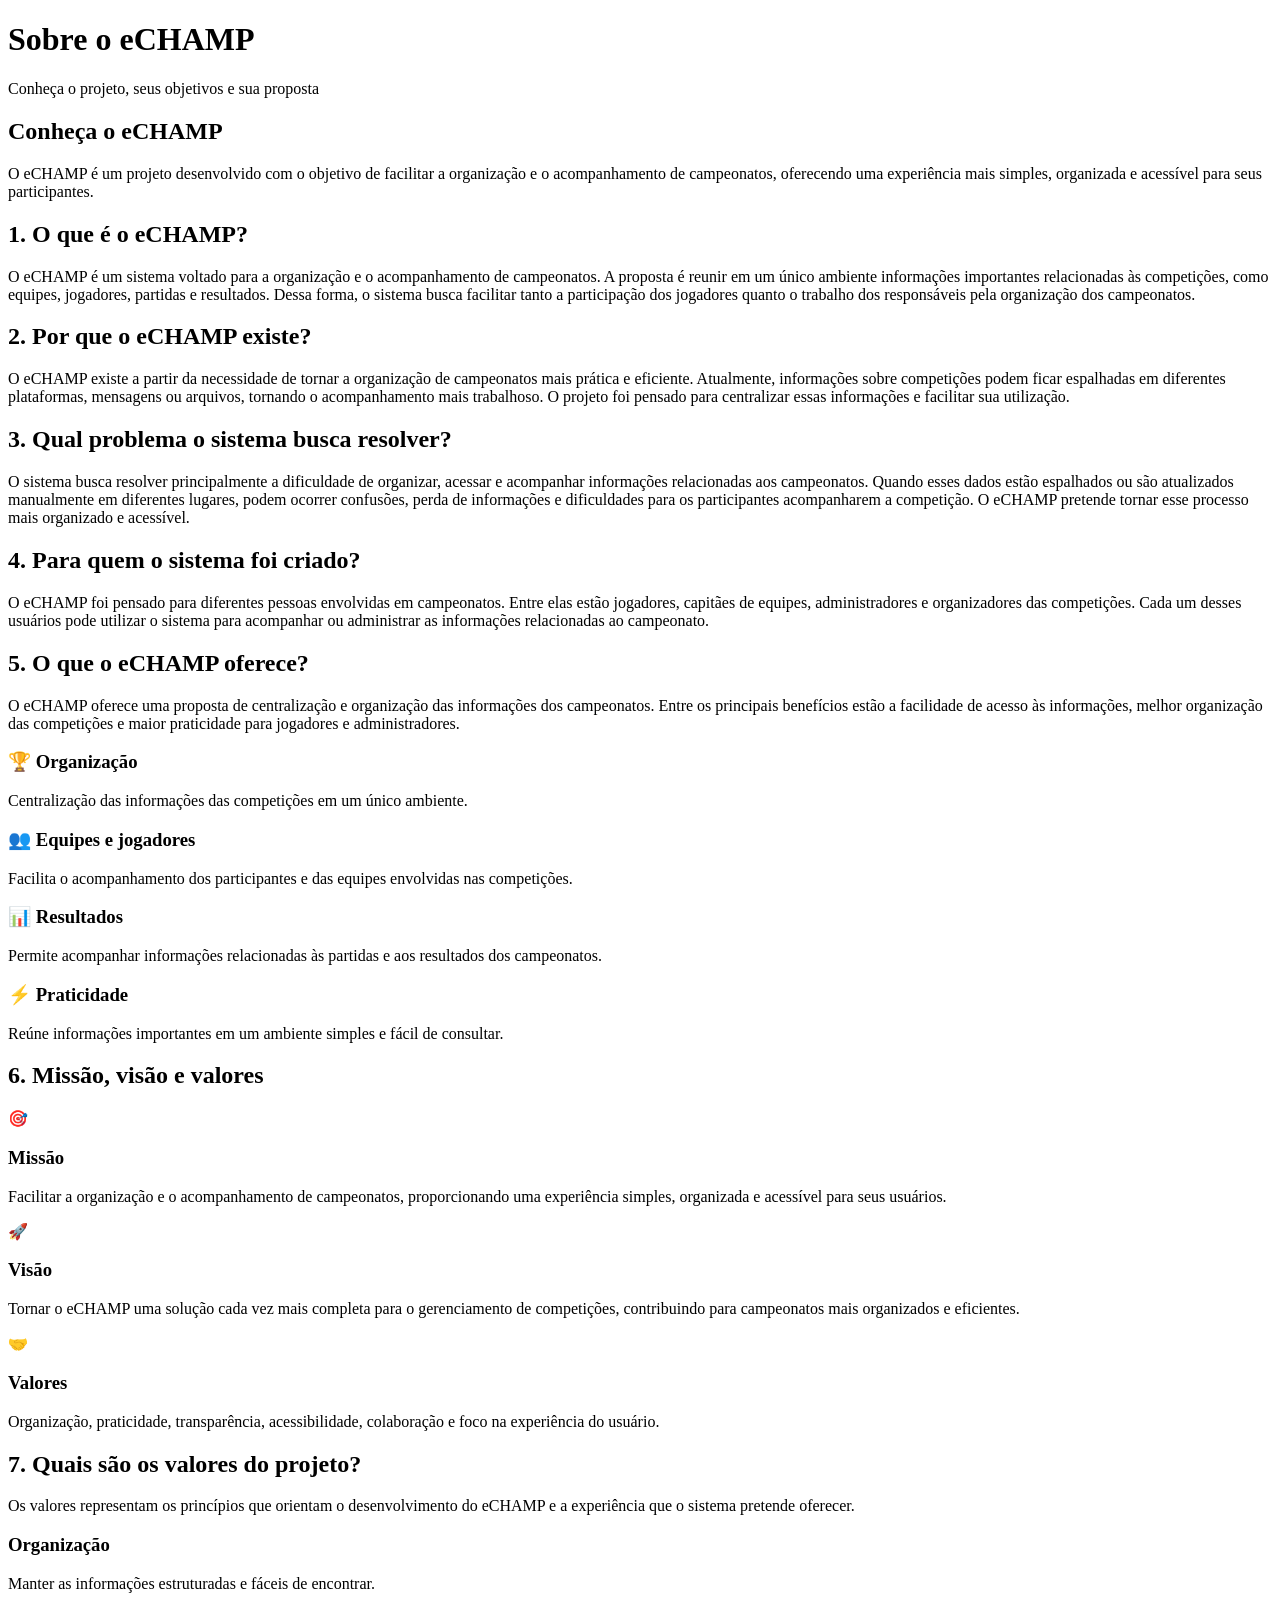
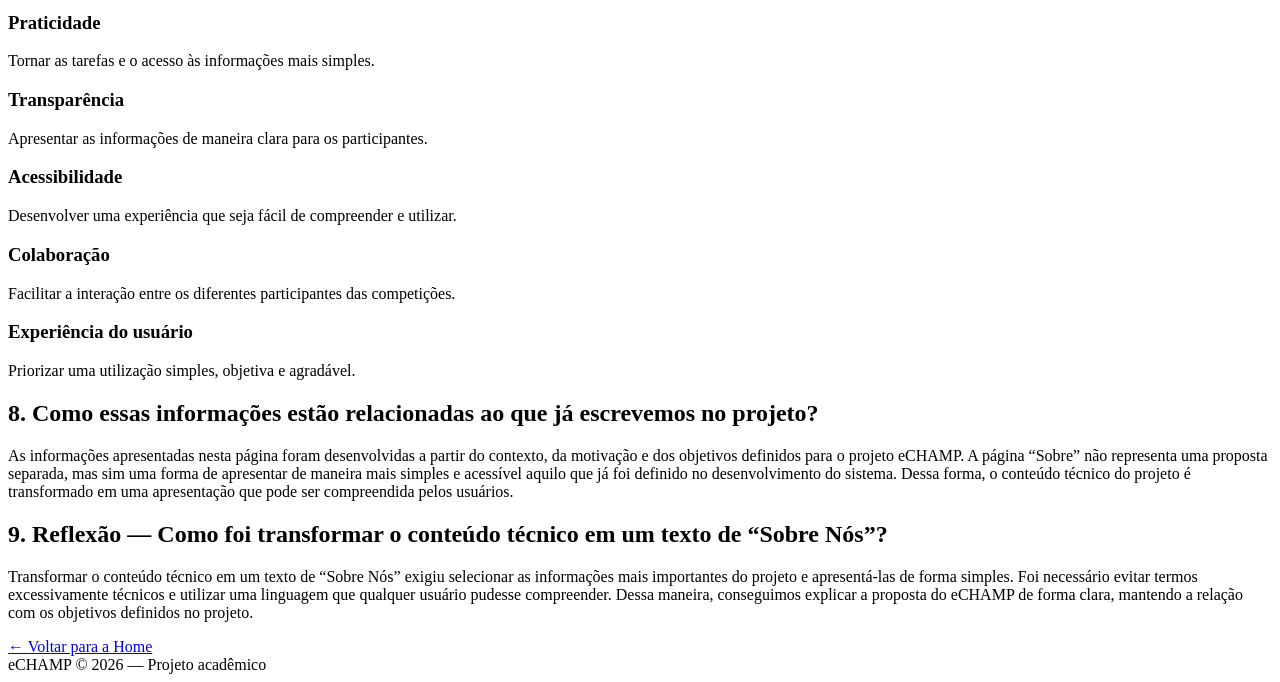
==== sobre.html @ ad1baf7e "Move sobre.html para a raiz" ====
<!DOCTYPE html>
<html lang="pt-BR">

<head>
    <meta charset="UTF-8">
    <meta name="viewport" content="width=device-width, initial-scale=1.0">

    <title>Sobre o eCHAMP</title>

<link rel="stylesheet" href="sobre.css">

</head>


<body>


    <!-- CABEÇALHO -->

    <header>

        <h1>Sobre o <span>eCHAMP</span></h1>

        <p>
            Conheça o projeto, seus objetivos e sua proposta
        </p>

    </header>



    <main class="container">


        <!-- INTRODUÇÃO -->

        <section class="introducao">

            <h2>Conheça o eCHAMP</h2>

            <p>
                O eCHAMP é um projeto desenvolvido com o objetivo de facilitar
                a organização e o acompanhamento de campeonatos, oferecendo
                uma experiência mais simples, organizada e acessível para
                seus participantes.
            </p>

        </section>



        <!-- O QUE É -->

        <section class="card">

            <h2>1. O que é o eCHAMP?</h2>

            <p>
                O eCHAMP é um sistema voltado para a organização e o
                acompanhamento de campeonatos. A proposta é reunir em um
                único ambiente informações importantes relacionadas às
                competições, como equipes, jogadores, partidas e resultados.
                Dessa forma, o sistema busca facilitar tanto a participação
                dos jogadores quanto o trabalho dos responsáveis pela
                organização dos campeonatos.
            </p>

        </section>



        <!-- POR QUE EXISTE -->

        <section class="card">

            <h2>2. Por que o eCHAMP existe?</h2>

            <p>
                O eCHAMP existe a partir da necessidade de tornar a
                organização de campeonatos mais prática e eficiente.
                Atualmente, informações sobre competições podem ficar
                espalhadas em diferentes plataformas, mensagens ou arquivos,
                tornando o acompanhamento mais trabalhoso. O projeto foi
                pensado para centralizar essas informações e facilitar sua
                utilização.
            </p>

        </section>



        <!-- PROBLEMA -->

        <section class="card">

            <h2>3. Qual problema o sistema busca resolver?</h2>

            <p>
                O sistema busca resolver principalmente a dificuldade de
                organizar, acessar e acompanhar informações relacionadas aos
                campeonatos. Quando esses dados estão espalhados ou são
                atualizados manualmente em diferentes lugares, podem ocorrer
                confusões, perda de informações e dificuldades para os
                participantes acompanharem a competição. O eCHAMP pretende
                tornar esse processo mais organizado e acessível.
            </p>

        </section>



        <!-- PÚBLICO ALVO -->

        <section class="card">

            <h2>4. Para quem o sistema foi criado?</h2>

            <p>
                O eCHAMP foi pensado para diferentes pessoas envolvidas em
                campeonatos. Entre elas estão jogadores, capitães de equipes,
                administradores e organizadores das competições.
                Cada um desses usuários pode utilizar o sistema para
                acompanhar ou administrar as informações relacionadas ao
                campeonato.
            </p>

        </section>



        <!-- O QUE OFERECE -->

        <section class="card">

            <h2>5. O que o eCHAMP oferece?</h2>

            <p>
                O eCHAMP oferece uma proposta de centralização e organização
                das informações dos campeonatos. Entre os principais
                benefícios estão a facilidade de acesso às informações,
                melhor organização das competições e maior praticidade para
                jogadores e administradores.
            </p>


            <div class="funcionalidades">

                <div class="funcionalidade">

                    <h3>🏆 Organização</h3>

                    <p>
                        Centralização das informações das competições em um
                        único ambiente.
                    </p>

                </div>


                <div class="funcionalidade">

                    <h3>👥 Equipes e jogadores</h3>

                    <p>
                        Facilita o acompanhamento dos participantes e das
                        equipes envolvidas nas competições.
                    </p>

                </div>


                <div class="funcionalidade">

                    <h3>📊 Resultados</h3>

                    <p>
                        Permite acompanhar informações relacionadas às
                        partidas e aos resultados dos campeonatos.
                    </p>

                </div>


                <div class="funcionalidade">

                    <h3>⚡ Praticidade</h3>

                    <p>
                        Reúne informações importantes em um ambiente simples
                        e fácil de consultar.
                    </p>

                </div>

            </div>

        </section>



        <!-- MISSÃO VISÃO VALORES -->

        <section class="card">

            <h2>6. Missão, visão e valores</h2>


            <div class="identidade">


                <div class="identidade-box">

                    <div class="icone">🎯</div>

                    <h3>Missão</h3>

                    <p>
                        Facilitar a organização e o acompanhamento de
                        campeonatos, proporcionando uma experiência simples,
                        organizada e acessível para seus usuários.
                    </p>

                </div>



                <div class="identidade-box">

                    <div class="icone">🚀</div>

                    <h3>Visão</h3>

                    <p>
                        Tornar o eCHAMP uma solução cada vez mais completa
                        para o gerenciamento de competições, contribuindo
                        para campeonatos mais organizados e eficientes.
                    </p>

                </div>



                <div class="identidade-box">

                    <div class="icone">🤝</div>

                    <h3>Valores</h3>

                    <p>
                        Organização, praticidade, transparência,
                        acessibilidade, colaboração e foco na experiência
                        do usuário.
                    </p>

                </div>


            </div>

        </section>



        <!-- VALORES DETALHADOS -->

        <section class="card">

            <h2>7. Quais são os valores do projeto?</h2>

            <p>
                Os valores representam os princípios que orientam o
                desenvolvimento do eCHAMP e a experiência que o sistema
                pretende oferecer.
            </p>


            <div class="valores">


                <div class="valor">

                    <h3>Organização</h3>

                    <p>
                        Manter as informações estruturadas e fáceis de
                        encontrar.
                    </p>

                </div>


                <div class="valor">

                    <h3>Praticidade</h3>

                    <p>
                        Tornar as tarefas e o acesso às informações mais
                        simples.
                    </p>

                </div>


                <div class="valor">

                    <h3>Transparência</h3>

                    <p>
                        Apresentar as informações de maneira clara para os
                        participantes.
                    </p>

                </div>


                <div class="valor">

                    <h3>Acessibilidade</h3>

                    <p>
                        Desenvolver uma experiência que seja fácil de
                        compreender e utilizar.
                    </p>

                </div>


                <div class="valor">

                    <h3>Colaboração</h3>

                    <p>
                        Facilitar a interação entre os diferentes participantes
                        das competições.
                    </p>

                </div>


                <div class="valor">

                    <h3>Experiência do usuário</h3>

                    <p>
                        Priorizar uma utilização simples, objetiva e agradável.
                    </p>

                </div>


            </div>

        </section>



        <!-- RELAÇÃO COM O PROJETO -->

        <section class="card relacao">

            <h2>
                8. Como essas informações estão relacionadas ao que já
                escrevemos no projeto?
            </h2>

            <p>
                As informações apresentadas nesta página foram desenvolvidas
                a partir do contexto, da motivação e dos objetivos definidos
                para o projeto eCHAMP. A página “Sobre” não representa uma
                proposta separada, mas sim uma forma de apresentar de maneira
                mais simples e acessível aquilo que já foi definido no
                desenvolvimento do sistema. Dessa forma, o conteúdo técnico
                do projeto é transformado em uma apresentação que pode ser
                compreendida pelos usuários.
            </p>

        </section>



        <!-- REFLEXÃO -->

        <section class="card reflexao">

            <h2>
                9. Reflexão — Como foi transformar o conteúdo técnico
                em um texto de “Sobre Nós”?
            </h2>

            <p>
                Transformar o conteúdo técnico em um texto de “Sobre Nós”
                exigiu selecionar as informações mais importantes do projeto
                e apresentá-las de forma simples. Foi necessário evitar termos
                excessivamente técnicos e utilizar uma linguagem que qualquer
                usuário pudesse compreender. Dessa maneira, conseguimos
                explicar a proposta do eCHAMP de forma clara, mantendo a
                relação com os objetivos definidos no projeto.
            </p>

        </section>



        <!-- BOTÃO VOLTAR -->

        <div class="voltar">

            <a href="index.html">
                ← Voltar para a Home
            </a>

        </div>


    </main>



    <footer>

        eCHAMP © 2026 — Projeto acadêmico

    </footer>


</body>
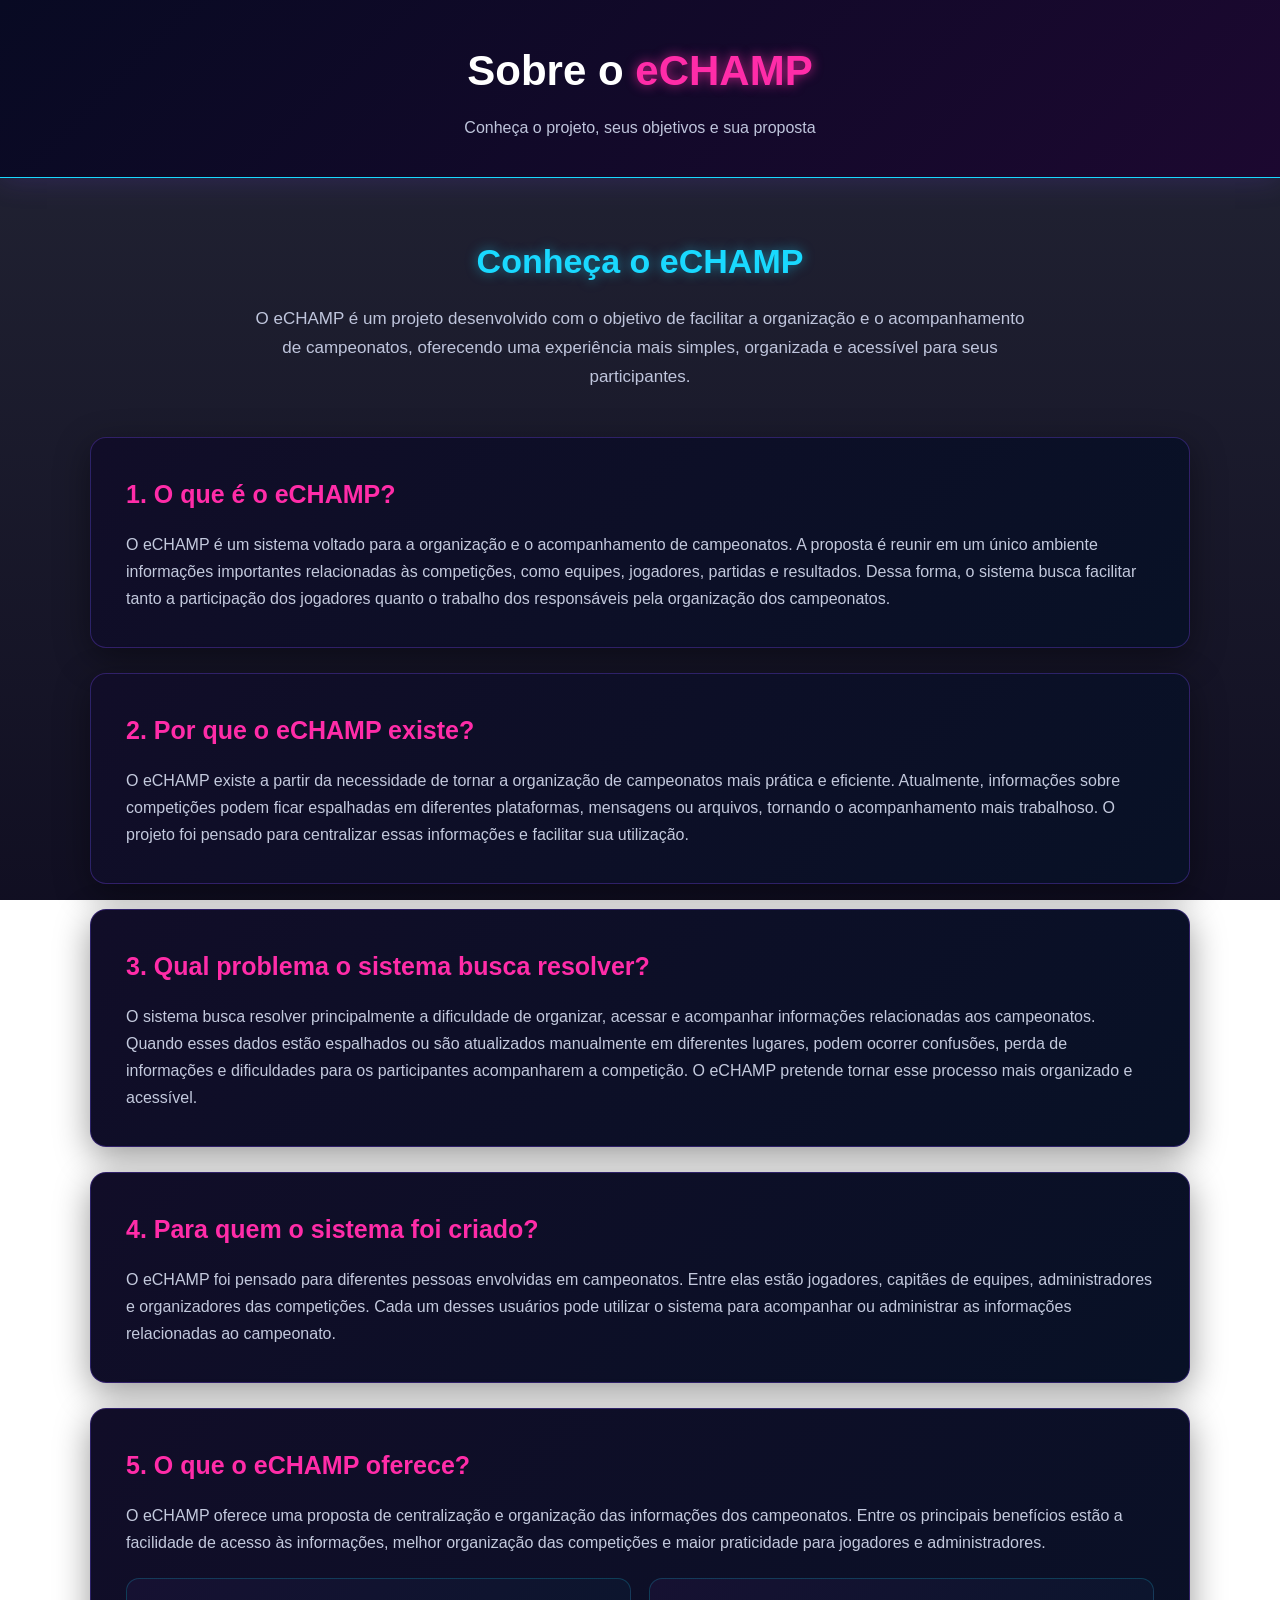
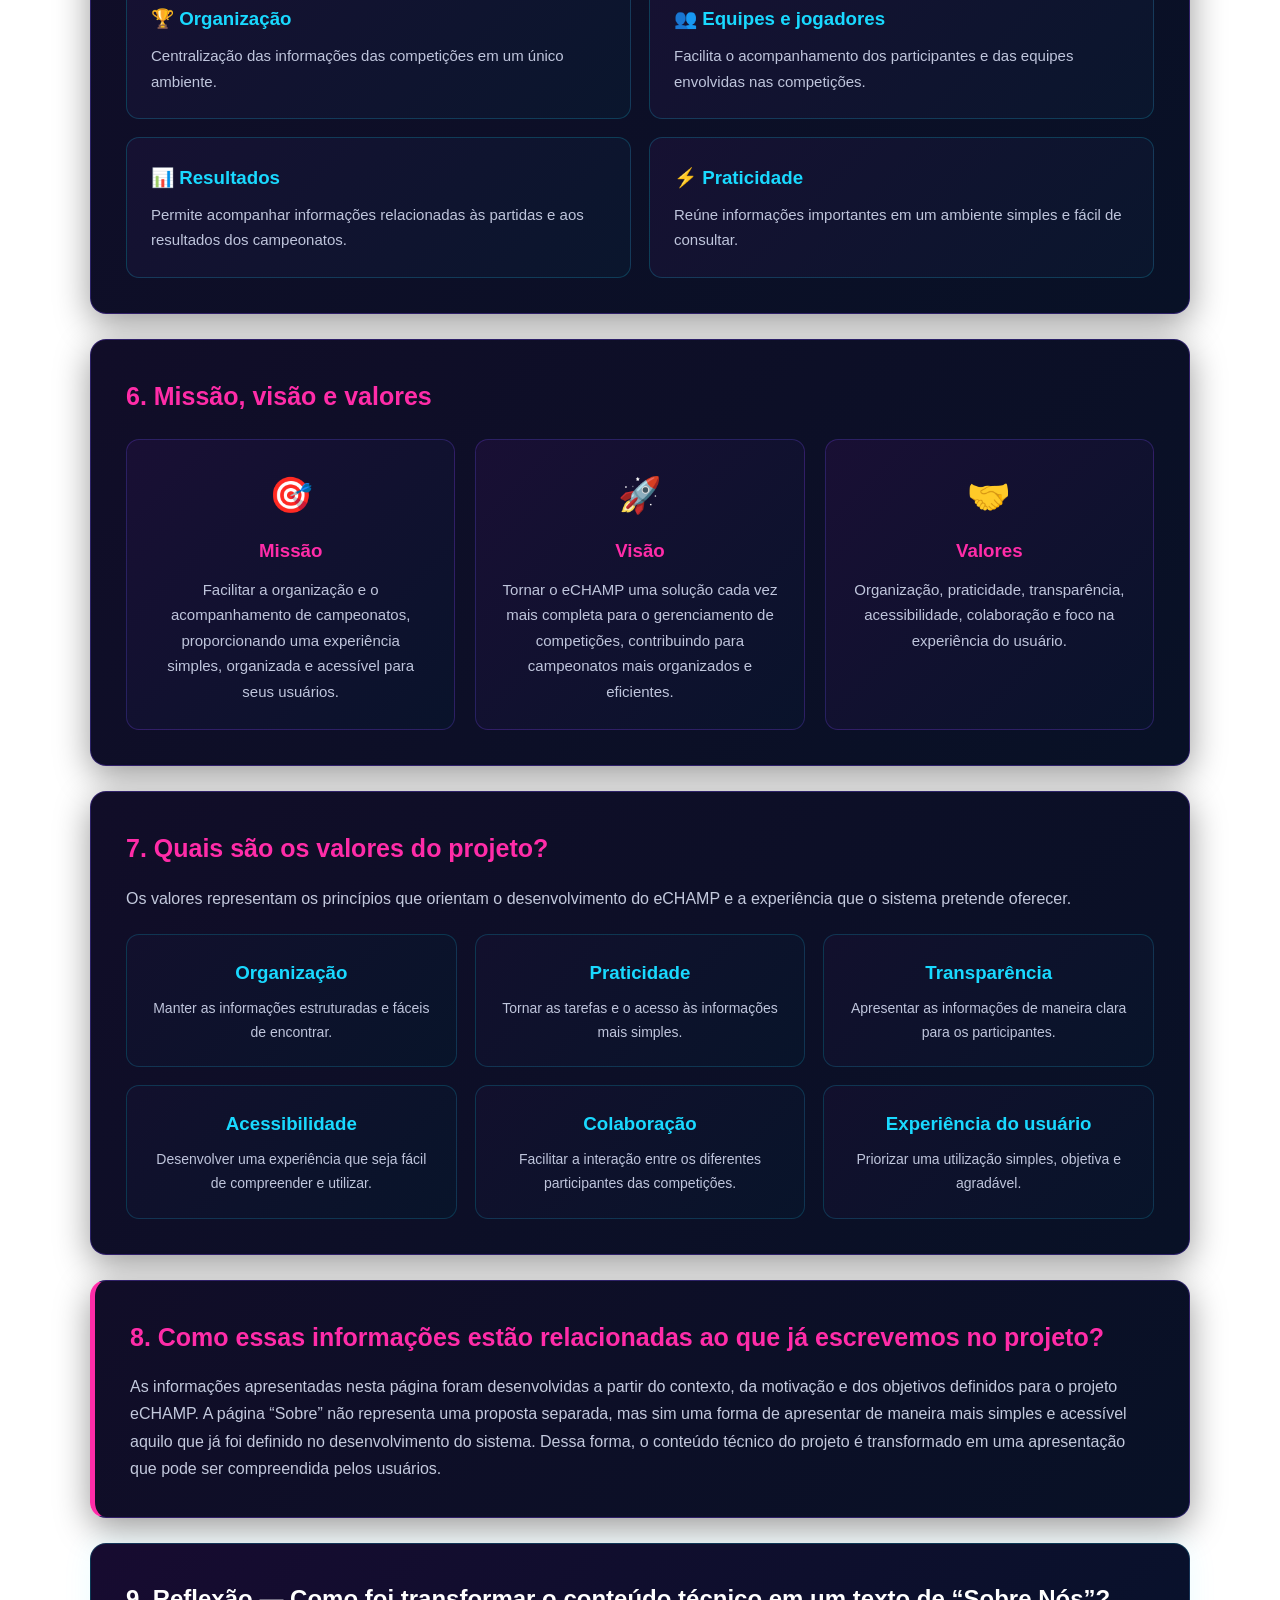
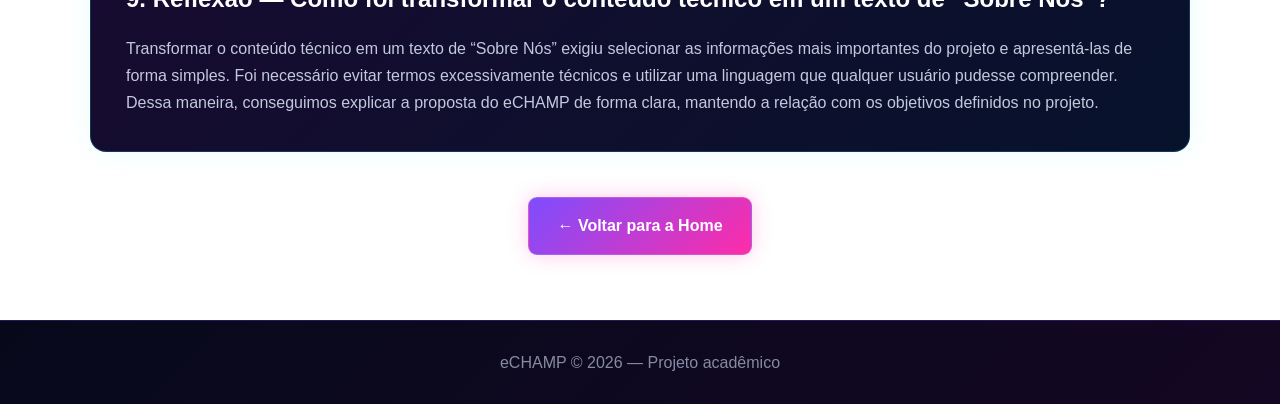
==== commit 88c2b95c: "Add files via upload" ====
--- a/sobre.html
+++ b/sobre.html
@@ -423,4 +423,4 @@
     </footer>
 
 
-</body>
+</body>
--- a/sobre.css
+++ b/sobre.css
@@ -0,0 +1,300 @@
+* {
+    margin: 0;
+    padding: 0;
+    box-sizing: border-box;
+}
+
+html {
+    scroll-behavior: smooth;
+}
+
+body {
+    font-family: Arial, Helvetica, sans-serif;
+    background:
+        linear-gradient(rgba(5, 7, 25, 0.88), rgba(7, 5, 25, 0.96)),
+        url("fundo-sobre.jpg");
+    background-size: cover;
+    background-position: center;
+    background-attachment: fixed;
+    color: #e9e9f2;
+    line-height: 1.7;
+    min-height: 100vh;
+}
+
+/* CABEÇALHO */
+
+header {
+    background: linear-gradient(135deg, #080a23, #1c0830);
+    padding: 35px 20px;
+    text-align: center;
+    border-bottom: 1px solid #19d9ff;
+    box-shadow: 0 0 30px rgba(125, 77, 255, 0.2);
+}
+
+header h1 {
+    font-size: 42px;
+    margin-bottom: 8px;
+    color: #ffffff;
+}
+
+header h1 span {
+    color: #ff2ca8;
+    text-shadow: 0 0 12px rgba(255, 44, 168, 0.7);
+}
+
+header p {
+    color: #bfc5dc;
+    font-size: 16px;
+}
+
+/* CONTAINER */
+
+.container {
+    width: 90%;
+    max-width: 1100px;
+    margin: 55px auto;
+}
+
+/* INTRODUÇÃO */
+
+.introducao {
+    text-align: center;
+    margin-bottom: 45px;
+}
+
+.introducao h2 {
+    font-size: 34px;
+    margin-bottom: 15px;
+    color: #19d9ff;
+    text-shadow: 0 0 12px rgba(25, 217, 255, 0.5);
+}
+
+.introducao p {
+    max-width: 780px;
+    margin: 0 auto;
+    color: #bfc5dc;
+    font-size: 17px;
+}
+
+/* CARDS */
+
+.card {
+    background: linear-gradient(135deg, #110d28, #081126);
+    padding: 35px;
+    margin-bottom: 25px;
+    border-radius: 16px;
+    border: 1px solid rgba(125, 77, 255, 0.3);
+    box-shadow: 0 10px 35px rgba(0, 0, 0, 0.4);
+    transition: 0.25s;
+}
+
+.card:hover {
+    transform: translateY(-4px);
+    border-color: rgba(25, 217, 255, 0.5);
+    box-shadow: 0 15px 40px rgba(0, 0, 0, 0.5);
+}
+
+.card h2 {
+    color: #ff2ca8;
+    font-size: 25px;
+    margin-bottom: 15px;
+}
+
+.card p {
+    color: #c3c9dd;
+    font-size: 16px;
+}
+
+/* FUNCIONALIDADES */
+
+.funcionalidades {
+    display: grid;
+    grid-template-columns: repeat(2, 1fr);
+    gap: 18px;
+    margin-top: 22px;
+}
+
+.funcionalidade {
+    background: linear-gradient(135deg, #161132, #0a162d);
+    padding: 24px;
+    border-radius: 13px;
+    border: 1px solid rgba(25, 217, 255, 0.2);
+    transition: 0.25s;
+}
+
+.funcionalidade:hover {
+    transform: translateY(-3px);
+    border-color: #19d9ff;
+}
+
+.funcionalidade h3 {
+    color: #19d9ff;
+    margin-bottom: 8px;
+}
+
+.funcionalidade p {
+    font-size: 15px;
+    color: #bfc5dc;
+}
+
+/* MISSÃO, VISÃO E VALORES */
+
+.identidade {
+    display: grid;
+    grid-template-columns: repeat(3, 1fr);
+    gap: 20px;
+    margin-top: 22px;
+}
+
+.identidade-box {
+    background: linear-gradient(135deg, #190f34, #09132b);
+    padding: 25px;
+    border-radius: 13px;
+    text-align: center;
+    border: 1px solid rgba(125, 77, 255, 0.25);
+    transition: 0.25s;
+}
+
+.identidade-box:hover {
+    transform: translateY(-3px);
+    border-color: #ff2ca8;
+}
+
+.identidade-box .icone {
+    font-size: 35px;
+    margin-bottom: 10px;
+}
+
+.identidade-box h3 {
+    color: #ff2ca8;
+    margin-bottom: 10px;
+}
+
+.identidade-box p {
+    font-size: 15px;
+    color: #bfc5dc;
+}
+
+/* VALORES */
+
+.valores {
+    display: grid;
+    grid-template-columns: repeat(3, 1fr);
+    gap: 18px;
+    margin-top: 22px;
+}
+
+.valor {
+    background: linear-gradient(135deg, #12102d, #08142a);
+    padding: 22px;
+    border-radius: 13px;
+    text-align: center;
+    border: 1px solid rgba(25, 217, 255, 0.18);
+    transition: 0.25s;
+}
+
+.valor:hover {
+    transform: translateY(-3px);
+    border-color: #7d4dff;
+}
+
+.valor h3 {
+    color: #19d9ff;
+    margin-bottom: 8px;
+}
+
+.valor p {
+    font-size: 14px;
+    color: #bfc5dc;
+}
+
+/* RELAÇÃO COM O PROJETO */
+
+.relacao {
+    border-left: 5px solid #ff2ca8;
+}
+
+/* REFLEXÃO */
+
+.reflexao {
+    background: linear-gradient(135deg, #170b30, #07122b);
+    border: 1px solid rgba(25, 217, 255, 0.2);
+    box-shadow: 0 0 30px rgba(25, 217, 255, 0.08);
+}
+
+.reflexao h2 {
+    color: #ffffff;
+    font-size: 24px;
+}
+
+.reflexao p {
+    color: #c3c9dd;
+}
+
+/* BOTÃO VOLTAR */
+
+.voltar {
+    text-align: center;
+    margin-top: 45px;
+}
+
+.voltar a {
+    display: inline-block;
+    background: linear-gradient(135deg, #7d4dff, #ff2ca8);
+    color: #ffffff;
+    text-decoration: none;
+    padding: 14px 28px;
+    border-radius: 9px;
+    font-weight: bold;
+    border: 1px solid rgba(255, 255, 255, 0.15);
+    box-shadow: 0 0 20px rgba(255, 44, 168, 0.25);
+    transition: 0.25s;
+}
+
+.voltar a:hover {
+    transform: translateY(-3px);
+    box-shadow: 0 0 30px rgba(255, 44, 168, 0.45);
+}
+
+/* RODAPÉ */
+
+footer {
+    background: linear-gradient(135deg, #07091b, #140723);
+    color: #858ba3;
+    text-align: center;
+    padding: 28px;
+    margin-top: 65px;
+    border-top: 1px solid rgba(125, 77, 255, 0.25);
+}
+
+/* CELULAR */
+
+@media (max-width: 700px) {
+    header h1 {
+        font-size: 30px;
+    }
+
+    .container {
+        width: 92%;
+    }
+
+    .card {
+        padding: 25px;
+    }
+
+    .funcionalidades {
+        grid-template-columns: 1fr;
+    }
+
+    .identidade {
+        grid-template-columns: 1fr;
+    }
+
+    .valores {
+        grid-template-columns: 1fr;
+    }
+
+    .introducao h2 {
+        font-size: 28px;
+    }
+}
